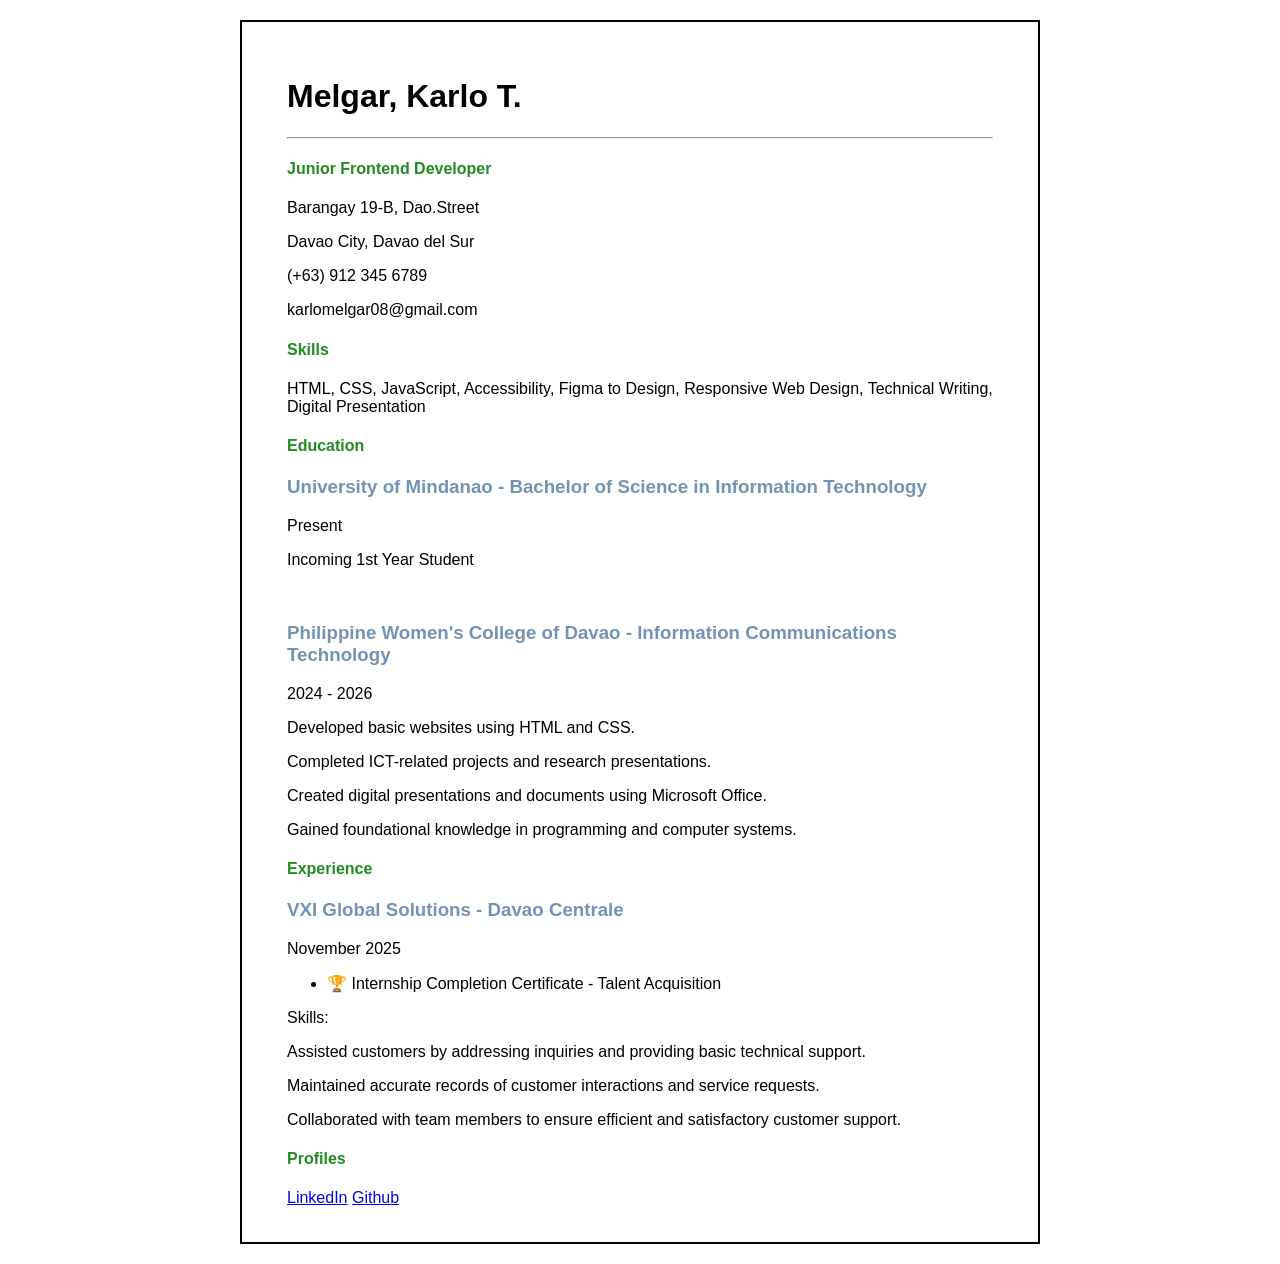
==== index.html @ 63bb51c8 "rename to index.html for vercel" ====
<!DOCTYPE html>
<html lang="en">
<head>
    <meta charset="UTF-8">
    <meta name="viewport" content="width=device-width, initial-scale=1.0">
    <meta name="description" content="Karl's CV as a Junior Developer.">
    <meta name="author" content="Karl">
    <link rel="icon" type="image/png" href="images/laptop.png">
    <title>Karl | Junior Developer</title>
</head>
<body>
    
    <h1>
        <b>Melgar, Karlo T.</b>
    </h1>
    <hr>
    <h4>Junior Frontend Developer</h4>

    
        <p>Barangay 19-B, Dao.Street</p>
        <p>Davao City, Davao del Sur</p>
        <p>(+63) 912 345 6789</p>
        <p>karlomelgar08@gmail.com</p>
    

    <h4>Skills</h4>
    <p>
        HTML, CSS, JavaScript, Accessibility, Figma to Design,
        Responsive Web Design, Technical Writing, Digital Presentation
    </p>

    <h4>Education</h4>
    <p>
        <h3 >University of Mindanao - Bachelor of Science in Information Technology</h3>
        <p>Present</p>
        <p>Incoming 1st Year Student</p><br>

        <h3>Philippine Women's College of Davao - Information Communications Technology</h3>
        <p>2024 - 2026</p>
        
            <p>Developed basic websites using HTML and CSS.</p>
            <p>Completed ICT-related projects and research presentations.</p>
            <p>Created digital presentations and documents using Microsoft Office.</p>
            <p>Gained foundational knowledge in programming and computer systems.</p>
        

    </p>

    <h4>Experience</h4>
    <p>
            <h3>VXI Global Solutions - Davao Centrale </h3>
            <p>November 2025</p>
            <ul>
                <li>🏆 Internship Completion Certificate - Talent Acquisition </li>
            </ul>
            <p>Skills:</p>

                <p>Assisted customers by addressing inquiries and providing basic technical support.</p>
                <p>Maintained accurate records of customer interactions and service requests.</p>
                <p>Collaborated with team members to ensure efficient and satisfactory customer support.</p>
    </p>

    <h4>Profiles</h4>
    <a target="_blank" href="https://www.linkedin.com/in/karlo-melgar-4a403133a/">LinkedIn</a>
    <a target="_blank" href="https://github.com/kqrlm">Github</a>


    <style>
        body {

        font-family: Arial, sans-serif;
        width: 800px;
        margin: 20px auto;
        padding: 35px 45px;
        border: 2px solid #000;
        box-sizing: border-box;

        }

        h4 {
            
            color: #228B22;
        }

        h3 {
            color: #7393B3;
        }


    </style>
      
</body>
</html>
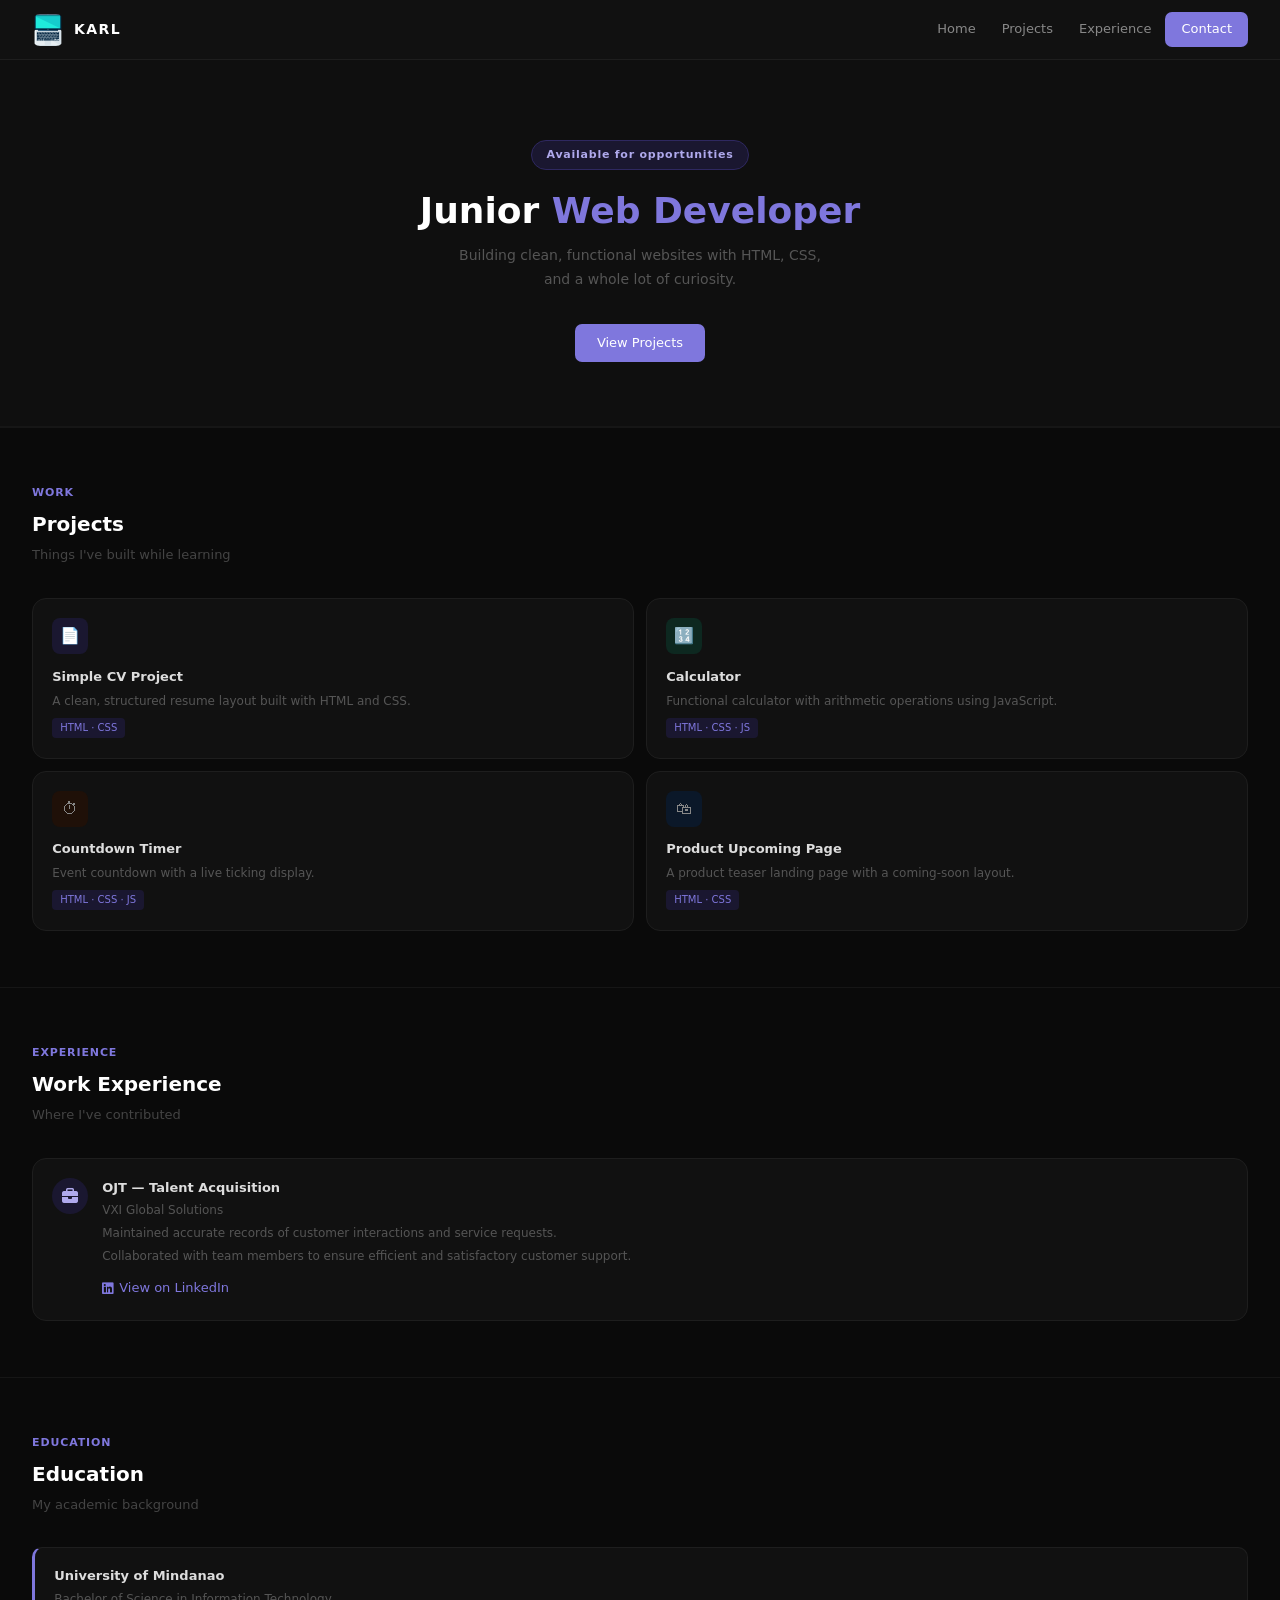
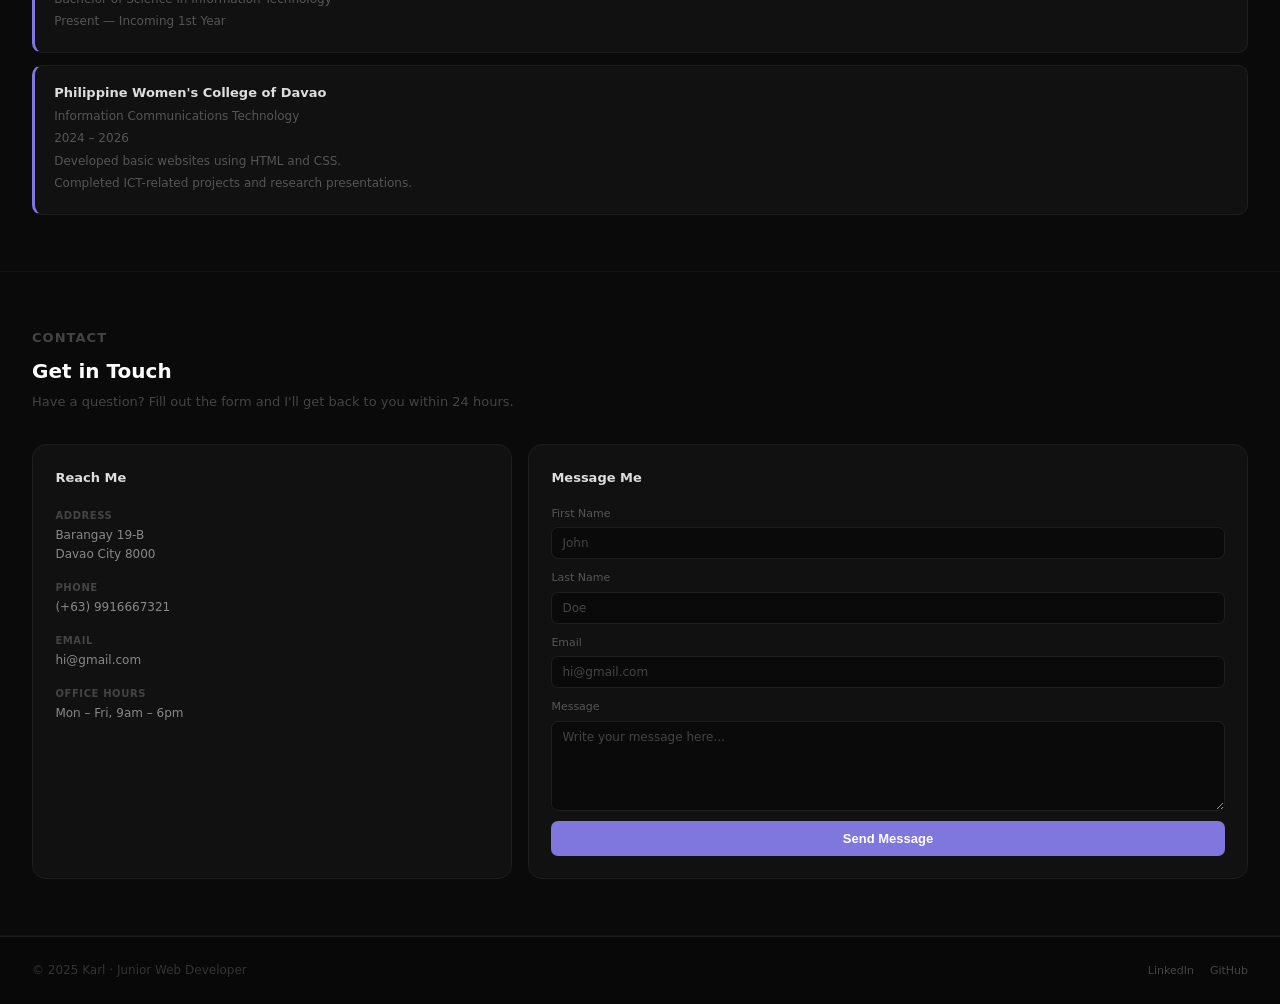
==== commit 83cd2163: "added script js file" ====
--- a/index.html
+++ b/index.html
@@ -3,91 +3,197 @@
 <head>
     <meta charset="UTF-8">
     <meta name="viewport" content="width=device-width, initial-scale=1.0">
-    <meta name="description" content="Karl's CV as a Junior Developer.">
+    <meta name="description" content="Karl's simple website as a Junior Developer.">
     <meta name="author" content="Karl">
-    <link rel="icon" type="image/png" href="images/laptop.png">
-    <title>Karl | Junior Developer</title>
+    <title>Karl's Website</title>
+    <link rel="stylesheet" href="styles.css">
+    <link rel="stylesheet" href="https://cdnjs.cloudflare.com/ajax/libs/font-awesome/6.5.0/css/all.min.css" crossorigin="anonymous" referrerpolicy="no-referrer" />
 </head>
 <body>
-    
-    <h1>
-        <b>Melgar, Karlo T.</b>
-    </h1>
-    <hr>
-    <h4>Junior Frontend Developer</h4>
+ 
+    <header>
+        <nav class="navbar">
+            <div class="nav-brand">
+                <a href="#">
+                    <img src="images/laptop.png" width="50" alt="Logo" class="brand-logo">
+                    <span class="brand-name">KARL</span>
+                </a>
+            </div>
+ 
+            <button class="hamburger" id="hamburger" aria-label="Toggle menu">
+                <span></span>
+                <span></span>
+                <span></span>
+            </button>
+ 
+            <ul id="nav-links">
+                <li><a href="#home">Home</a></li>
+                <li><a href="#projects">Projects</a></li>
+                <li><a href="#experience">Experience</a></li>
+                <li><a href="#contact">Contact</a></li>
+            </ul>
+        </nav>
+ 
+        <section class="home" id="home">
+            <div class="hero-badge">Available for opportunities</div>
+            <h1 class="hero-title">Junior <span style="color:#7F77DD">Web Developer</span></h1>
+            <p class="hero-sub">Building clean, functional websites with HTML, CSS, and a whole lot of curiosity.</p>
+            <div class="hero-btns">
+                <a href="#projects" class="btn btn-primary">View Projects</a>
+            </div>
+        </section>
+    </header>
+ 
+    <main>
+ 
+        <!-- PROJECTS -->
+        <section class="projects" id="projects">
+            <p class="section-tag">Work</p>
+            <h3>Projects</h3>
+            <p class="section-sub">Things I've built while learning</p>
+ 
+            <div class="projects-grid">
+                <div class="proj-card">
+                    <div class="proj-icon icon-purple">📄</div>
+                    <h4>Simple CV Project</h4>
+                    <p>A clean, structured resume layout built with HTML and CSS.</p>
+                    <span class="proj-tag">HTML · CSS</span>
+                </div>
+                <div class="proj-card">
+                    <div class="proj-icon icon-teal">🔢</div>
+                    <h4>Calculator</h4>
+                    <p>Functional calculator with arithmetic operations using JavaScript.</p>
+                    <span class="proj-tag">HTML · CSS · JS</span>
+                </div>
+                <div class="proj-card">
+                    <div class="proj-icon icon-coral">⏱</div>
+                    <h4>Countdown Timer</h4>
+                    <p>Event countdown with a live ticking display.</p>
+                    <span class="proj-tag">HTML · CSS · JS</span>
+                </div>
+                <div class="proj-card">
+                    <div class="proj-icon icon-blue">🛍</div>
+                    <h4>Product Upcoming Page</h4>
+                    <p>A product teaser landing page with a coming-soon layout.</p>
+                    <span class="proj-tag">HTML · CSS</span>
+                </div>
+            </div>
+        </section>
+ 
+        <!-- WORK EXPERIENCE -->
+        <div class="work-experience" id="experience">
+            <p class="section-tag">Experience</p>
+            <h3>Work Experience</h3>
+            <p class="section-sub">Where I've contributed</p>
+ 
+            <div class="exp-card">
+                <div class="exp-avatar">
+                    <i class="fa-solid fa-briefcase"></i>
+                </div>
+                <div>
+                    <h4>OJT — Talent Acquisition</h4>
+                    <p class="exp-company">VXI Global Solutions</p>
+                    <p>Maintained accurate records of customer interactions and service requests.</p>
+                    <p>Collaborated with team members to ensure efficient and satisfactory customer support.</p>
+                    <a target="_blank" href="https://www.linkedin.com/in/karlo-melgar-4a403133a/">
+                        <i class="fa-brands fa-linkedin"></i> View on LinkedIn
+                    </a>
+                </div>
+            </div>
+        </div>
+ 
+        <!-- EDUCATION -->
+        <div class="education" id="education">
+            <p class="section-tag">Education</p>
+            <h3>Education</h3>
+            <p class="section-sub">My academic background</p>
+ 
+            <div class="edu-list">
+                <div class="edu-card">
+                    <h4>University of Mindanao</h4>
+                    <p class="edu-course">Bachelor of Science in Information Technology</p>
+                    <p class="edu-year">Present — Incoming 1st Year</p>
+                </div>
+                <div class="edu-card">
+                    <h4>Philippine Women's College of Davao</h4>
+                    <p class="edu-course">Information Communications Technology</p>
+                    <p class="edu-year">2024 – 2026</p>
+                    <p>Developed basic websites using HTML and CSS.</p>
+                    <p>Completed ICT-related projects and research presentations.</p>
+                </div>
+            </div>
+        </div>
+ 
+        <!-- CONTACT -->
+        <div class="contact-page" id="contact">
+            <div class="hero">
+                <p class="section-tag">Contact</p>
+                <h3>Get in Touch</h3>
+                <p>Have a question? Fill out the form and I'll get back to you within 24 hours.</p>
+            </div>
+ 
+            <div class="layouts">
+                <div class="info-card">
+                    <h2>Reach Me</h2>
+ 
+                    <div class="info-item">
+                        <div class="info-label">Address</div>
+                        <div class="info-value">Barangay 19-B<br>Davao City 8000</div>
+                    </div>
+                    <div class="info-item">
+                        <div class="info-label">Phone</div>
+                        <div class="info-value">(+63) 9916667321</div>
+                    </div>
+                    <div class="info-item">
+                        <div class="info-label">Email</div>
+                        <div class="info-value">hi@gmail.com</div>
+                    </div>
+                    <div class="info-item">
+                        <div class="info-label">Office Hours</div>
+                        <div class="info-value">Mon – Fri, 9am – 6pm</div>
+                    </div>
+                </div>
+ 
+                <div class="contact forms">
+                    <h3>Message Me</h3>
+ 
+                    <div class="form-rows">
+                        <div class="field">
+                            <label for="fname">First Name</label>
+                            <input type="text" id="fname" placeholder="John">
+                        </div>
+                        <div class="field">
+                            <label for="lname">Last Name</label>
+                            <input type="text" id="lname" placeholder="Doe">
+                        </div>
+                        <div class="email-ad">
+                            <label for="mail">Email</label>
+                            <input type="email" id="mail" placeholder="hi@gmail.com">
+                        </div>
+                        <div class="text-message">
+                            <label for="msg">Message</label>
+                            <textarea id="msg" placeholder="Write your message here..."></textarea>
+                        </div>
+                        <div>
+                            <button class="btn submit" onclick="submitForm()">Send Message</button>
+                            <div class="success" id="success" style="display:none;">Message sent!</div>
+                        </div>
+                    </div>
+                </div>
+            </div>
+        </div>
+ 
+    </main>
+ 
+    <footer>
+        <p>© 2025 Karl · Junior Web Developer</p>
+        <div class="footer-links">
+            <a href="https://www.linkedin.com/in/karlo-melgar-4a403133a/" target="_blank">LinkedIn</a>
+            <a href="https://github.com/kqrlm">GitHub</a>
+        </div>
+    </footer>
 
-    
-        <p>Barangay 19-B, Dao.Street</p>
-        <p>Davao City, Davao del Sur</p>
-        <p>(+63) 912 345 6789</p>
-        <p>karlomelgar08@gmail.com</p>
-    
+    <script src="script.js" defer></script>
 
-    <h4>Skills</h4>
-    <p>
-        HTML, CSS, JavaScript, Accessibility, Figma to Design,
-        Responsive Web Design, Technical Writing, Digital Presentation
-    </p>
-
-    <h4>Education</h4>
-    <p>
-        <h3 >University of Mindanao - Bachelor of Science in Information Technology</h3>
-        <p>Present</p>
-        <p>Incoming 1st Year Student</p><br>
-
-        <h3>Philippine Women's College of Davao - Information Communications Technology</h3>
-        <p>2024 - 2026</p>
-        
-            <p>Developed basic websites using HTML and CSS.</p>
-            <p>Completed ICT-related projects and research presentations.</p>
-            <p>Created digital presentations and documents using Microsoft Office.</p>
-            <p>Gained foundational knowledge in programming and computer systems.</p>
-        
-
-    </p>
-
-    <h4>Experience</h4>
-    <p>
-            <h3>VXI Global Solutions - Davao Centrale </h3>
-            <p>November 2025</p>
-            <ul>
-                <li>🏆 Internship Completion Certificate - Talent Acquisition </li>
-            </ul>
-            <p>Skills:</p>
-
-                <p>Assisted customers by addressing inquiries and providing basic technical support.</p>
-                <p>Maintained accurate records of customer interactions and service requests.</p>
-                <p>Collaborated with team members to ensure efficient and satisfactory customer support.</p>
-    </p>
-
-    <h4>Profiles</h4>
-    <a target="_blank" href="https://www.linkedin.com/in/karlo-melgar-4a403133a/">LinkedIn</a>
-    <a target="_blank" href="https://github.com/kqrlm">Github</a>
-
-
-    <style>
-        body {
-
-        font-family: Arial, sans-serif;
-        width: 800px;
-        margin: 20px auto;
-        padding: 35px 45px;
-        border: 2px solid #000;
-        box-sizing: border-box;
-
-        }
-
-        h4 {
-            
-            color: #228B22;
-        }
-
-        h3 {
-            color: #7393B3;
-        }
-
-
-    </style>
-      
 </body>
 </html>
--- a/styles.css
+++ b/styles.css
@@ -0,0 +1,651 @@
+/* --- Reset & Base --- */
+*, *::before, *::after {
+    box-sizing: border-box;
+    margin: 0;
+    padding: 0;
+}
+
+:root {
+    --purple:       #7F77DD;
+    --purple-dark:  #534AB7;
+    --purple-dim:   #1a1730;
+    --purple-border:#2e2860;
+    --purple-light: #AFA9EC;
+
+    --bg-base:      #0a0a0a;
+    --bg-card:      #111111;
+    --bg-section:   #0f0f0f;
+
+    --border:       #1e1e1e;
+    --border-hover: #3a3570;
+
+    --text-white:   #ffffff;
+    --text-bright:  #dddddd;
+    --text-muted:   #888888;
+    --text-dim:     #555555;
+    --text-faint:   #444444;
+
+    --teal-dim:     #0d2820;
+    --coral-dim:    #1f1008;
+    --blue-dim:     #0b1829;
+
+    --radius-sm:    7px;
+    --radius-md:    10px;
+    --radius-lg:    14px;
+}
+
+html {
+    scroll-behavior: smooth;
+}
+
+body {
+    font-family: 'Segoe UI', system-ui, sans-serif;
+    background-color: var(--bg-base);
+    color: var(--text-muted);
+    line-height: 1.6;
+}
+
+a {
+    text-decoration: none;
+    color: inherit;
+}
+
+/* ==============================
+   NAVBAR
+   ============================== */
+
+.navbar {
+    background-color: var(--bg-card);
+    border-bottom: 1px solid var(--border);
+    display: flex;
+    align-items: center;
+    justify-content: space-between;
+    padding: 0 2rem;
+    height: 60px;
+    position: sticky;
+    top: 0;
+    z-index: 1000;
+}
+
+.nav-brand a {
+    display: flex;
+    align-items: center;
+    gap: 10px;
+}
+
+.brand-logo {
+    width: 32px;
+    height: 32px;
+    border-radius: 8px;
+    object-fit: contain;
+}
+
+.brand-name {
+    font-size: 14px;
+    font-weight: 700;
+    letter-spacing: 0.1em;
+    color: var(--text-white);
+}
+
+.navbar ul {
+    display: flex;
+    align-items: center;
+    gap: 2px;
+    list-style: none;
+}
+
+.navbar ul li a {
+    color: var(--text-muted);
+    font-size: 13px;
+    padding: 6px 12px;
+    border-radius: var(--radius-sm);
+    transition: background 0.15s, color 0.15s;
+    display: block;
+}
+
+.navbar ul li a:hover {
+    color: var(--text-white);
+    background: rgba(255, 255, 255, 0.07);
+}
+
+.navbar ul li:last-child a {
+    background: var(--purple);
+    color: var(--text-white);
+    font-weight: 500;
+    padding: 7px 16px;
+}
+
+.navbar ul li:last-child a:hover {
+    background: var(--purple-dark);
+}
+
+/* Hamburger (mobile) */
+.hamburger {
+    display: none;
+    flex-direction: column;
+    gap: 5px;
+    cursor: pointer;
+    background: none;
+    border: none;
+    padding: 4px;
+}
+
+.hamburger span {
+    display: block;
+    width: 22px;
+    height: 2px;
+    background: var(--text-white);
+    border-radius: 2px;
+    transition: transform 0.3s, opacity 0.3s;
+}
+
+.hamburger.open span:nth-child(1) { transform: translateY(7px) rotate(45deg); }
+.hamburger.open span:nth-child(2) { opacity: 0; }
+.hamburger.open span:nth-child(3) { transform: translateY(-7px) rotate(-45deg); }
+
+/* ==============================
+   HERO SECTION
+   ============================== */
+
+header {
+    background-color: var(--bg-section);
+    border-bottom: 1px solid #161616;
+}
+
+.home {
+    padding: 5rem 2rem 4rem;
+    text-align: center;
+}
+
+.hero-badge {
+    display: inline-block;
+    background: var(--purple-dim);
+    color: var(--purple-light);
+    font-size: 11px;
+    font-weight: 600;
+    letter-spacing: 0.07em;
+    padding: 5px 14px;
+    border-radius: 20px;
+    border: 1px solid var(--purple-border);
+    margin-bottom: 1.2rem;
+}
+
+.hero-title {
+    font-size: 36px;
+    font-weight: 700;
+    color: var(--text-white);
+    line-height: 1.2;
+    margin-bottom: 0.75rem;
+}
+
+.home p.hero-sub {
+    font-size: 14px;
+    color: var(--text-dim);
+    max-width: 380px;
+    margin: 0 auto 2rem;
+    line-height: 1.7;
+}
+
+.hero-btns {
+    display: flex;
+    gap: 10px;
+    justify-content: center;
+}
+
+.btn {
+    display: inline-block;
+    font-size: 13px;
+    font-weight: 500;
+    padding: 9px 22px;
+    border-radius: var(--radius-sm);
+    cursor: pointer;
+    transition: background 0.15s;
+    border: none;
+}
+
+.btn-primary {
+    background: var(--purple);
+    color: var(--text-white);
+}
+
+.btn-primary:hover {
+    background: var(--purple-dark);
+}
+
+.btn-secondary {
+    background: transparent;
+    color: var(--text-muted);
+    border: 1px solid var(--border);
+}
+
+.btn-secondary:hover {
+    background: rgba(255,255,255,0.05);
+    color: var(--text-bright);
+}
+
+/* ==============================
+   SHARED SECTION STYLES
+   ============================== */
+
+section,
+.work-experience,
+.education,
+.contact-page {
+    padding: 3.5rem 2rem;
+    border-bottom: 1px solid #161616;
+}
+
+.section-tag {
+    font-size: 11px;
+    font-weight: 600;
+    letter-spacing: 0.08em;
+    color: var(--purple);
+    margin-bottom: 0.4rem;
+    text-transform: uppercase;
+}
+
+section h3,
+.work-experience h3,
+.education h3 {
+    font-size: 20px;
+    font-weight: 700;
+    color: var(--text-white);
+    margin-bottom: 0.3rem;
+}
+
+.section-sub {
+    font-size: 13px;
+    color: var(--text-faint);
+    margin-bottom: 2rem;
+}
+
+/* ==============================
+   PROJECTS GRID
+   ============================== */
+
+.projects-grid {
+    display: grid;
+    grid-template-columns: repeat(2, 1fr);
+    gap: 12px;
+}
+
+.proj-card {
+    background: var(--bg-card);
+    border: 1px solid var(--border);
+    border-radius: var(--radius-lg);
+    padding: 1.2rem;
+    transition: border-color 0.15s;
+}
+
+.proj-card:hover {
+    border-color: var(--border-hover);
+}
+
+.proj-icon {
+    width: 36px;
+    height: 36px;
+    border-radius: 8px;
+    display: flex;
+    align-items: center;
+    justify-content: center;
+    font-size: 16px;
+    margin-bottom: 0.8rem;
+}
+
+.icon-purple { background: var(--purple-dim); }
+.icon-teal   { background: var(--teal-dim); }
+.icon-coral  { background: var(--coral-dim); }
+.icon-blue   { background: var(--blue-dim); }
+
+.proj-card h4 {
+    font-size: 13px;
+    font-weight: 600;
+    color: var(--text-bright);
+    margin-bottom: 4px;
+}
+
+.proj-card p {
+    font-size: 12px;
+    color: var(--text-dim);
+    line-height: 1.5;
+}
+
+.proj-tag {
+    display: inline-block;
+    font-size: 10px;
+    color: var(--purple);
+    background: var(--purple-dim);
+    padding: 2px 8px;
+    border-radius: 4px;
+    margin-top: 8px;
+}
+
+/* ==============================
+   WORK EXPERIENCE
+   ============================== */
+
+.exp-card {
+    background: var(--bg-card);
+    border: 1px solid var(--border);
+    border-radius: var(--radius-lg);
+    padding: 1.2rem;
+    display: flex;
+    gap: 14px;
+    align-items: flex-start;
+}
+
+.exp-avatar {
+    width: 36px;
+    height: 36px;
+    min-width: 36px;
+    border-radius: 50%;
+    background: var(--purple-dim);
+    display: flex;
+    align-items: center;
+    justify-content: center;
+    font-size: 16px;
+    color: var(--purple-light);
+}
+
+.exp-card h4 {
+    font-size: 13px;
+    font-weight: 600;
+    color: var(--text-bright);
+    margin-bottom: 2px;
+}
+
+.exp-company {
+    font-size: 11px;
+    color: var(--purple);
+    margin-bottom: 8px;
+}
+
+.exp-card p {
+    font-size: 12px;
+    color: var(--text-dim);
+    line-height: 1.6;
+    margin-bottom: 4px;
+}
+
+.exp-card a {
+    display: inline-flex;
+    align-items: center;
+    gap: 6px;
+    font-size: 13px;
+    color: var(--purple);
+    margin-top: 8px;
+    transition: color 0.15s;
+}
+
+.exp-card a:hover {
+    color: var(--purple-light);
+}
+
+/* ==============================
+   EDUCATION
+   ============================== */
+
+.edu-list {
+    display: flex;
+    flex-direction: column;
+    gap: 12px;
+}
+
+.edu-card {
+    background: var(--bg-card);
+    border: 1px solid var(--border);
+    border-left: 3px solid var(--purple);
+    border-radius: var(--radius-md);
+    padding: 1.1rem 1.2rem;
+}
+
+.edu-card h4 {
+    font-size: 13px;
+    font-weight: 600;
+    color: var(--text-bright);
+    margin-bottom: 3px;
+}
+
+.edu-course {
+    font-size: 11px;
+    color: var(--purple);
+    margin-bottom: 5px;
+}
+
+.edu-year {
+    font-size: 11px;
+    color: var(--text-faint);
+    margin-bottom: 8px;
+}
+
+.edu-card p {
+    font-size: 12px;
+    color: var(--text-dim);
+    line-height: 1.6;
+    margin-bottom: 3px;
+}
+
+/* ==============================
+   CONTACT SECTION
+   ============================== */
+
+.contact-page .hero {
+    margin-bottom: 2rem;
+}
+
+.contact-page .hero h3 {
+    font-size: 20px;
+    font-weight: 700;
+    color: var(--text-white);
+    margin-bottom: 0.3rem;
+}
+
+.contact-page .hero p {
+    font-size: 13px;
+    color: var(--text-faint);
+}
+
+.layouts {
+    display: grid;
+    grid-template-columns: 1fr 1.5fr;
+    gap: 16px;
+}
+
+.info-card {
+    background: var(--bg-card);
+    border: 1px solid var(--border);
+    border-radius: var(--radius-lg);
+    padding: 1.4rem;
+}
+
+.info-card h2 {
+    font-size: 13px;
+    font-weight: 700;
+    color: var(--text-bright);
+    margin-bottom: 1.2rem;
+}
+
+.info-item {
+    margin-bottom: 1rem;
+}
+
+.info-label {
+    font-size: 10px;
+    font-weight: 600;
+    color: var(--text-faint);
+    letter-spacing: 0.06em;
+    text-transform: uppercase;
+    margin-bottom: 2px;
+}
+
+.info-value {
+    font-size: 12px;
+    color: var(--text-muted);
+    line-height: 1.6;
+}
+
+.contact.forms {
+    background: var(--bg-card);
+    border: 1px solid var(--border);
+    border-radius: var(--radius-lg);
+    padding: 1.4rem;
+}
+
+.contact.forms h3 {
+    font-size: 13px;
+    font-weight: 700;
+    color: var(--text-bright);
+    margin-bottom: 1rem;
+}
+
+.form-rows {
+    display: flex;
+    flex-direction: column;
+    gap: 10px;
+}
+
+.field,
+.email-ad,
+.text-message {
+    display: flex;
+    flex-direction: column;
+    gap: 5px;
+}
+
+.form-rows label {
+    font-size: 11px;
+    color: var(--text-dim);
+    font-weight: 500;
+}
+
+.form-rows input,
+.form-rows textarea {
+    background: var(--bg-base);
+    border: 1px solid var(--border);
+    border-radius: var(--radius-sm);
+    padding: 8px 10px;
+    font-size: 12px;
+    color: var(--text-bright);
+    font-family: inherit;
+    width: 100%;
+    transition: border-color 0.15s;
+}
+
+.form-rows input:focus,
+.form-rows textarea:focus {
+    outline: none;
+    border-color: var(--purple);
+}
+
+.form-rows input::placeholder,
+.form-rows textarea::placeholder {
+    color: var(--text-faint);
+}
+
+.form-rows textarea {
+    height: 90px;
+    resize: vertical;
+}
+
+.btn.submit,
+button.btn {
+    background: var(--purple);
+    color: var(--text-white);
+    font-size: 13px;
+    font-weight: 600;
+    padding: 10px;
+    border-radius: var(--radius-sm);
+    border: none;
+    cursor: pointer;
+    width: 100%;
+    transition: background 0.15s;
+}
+
+.btn.submit:hover,
+button.btn:hover {
+    background: var(--purple-dark);
+}
+
+.success {
+    font-size: 12px;
+    color: #5DCAA5;
+    margin-top: 8px;
+    text-align: center;
+}
+
+/* ==============================
+   FOOTER
+   ============================== */
+
+footer {
+    background: #080808;
+    padding: 1.5rem 2rem;
+    display: flex;
+    align-items: center;
+    justify-content: space-between;
+    border-top: 1px solid var(--border);
+}
+
+footer p {
+    font-size: 12px;
+    color: #333;
+}
+
+.footer-links {
+    display: flex;
+    gap: 16px;
+}
+
+.footer-links a {
+    font-size: 11px;
+    color: #444;
+    transition: color 0.15s;
+}
+
+.footer-links a:hover {
+    color: var(--purple);
+}
+
+/* ==============================
+   RESPONSIVE (Mobile)
+   ============================== */
+
+@media (max-width: 768px) {
+    .hamburger { display: flex; }
+
+    .navbar ul {
+        display: none;
+        flex-direction: column;
+        align-items: flex-start;
+        position: absolute;
+        top: 60px;
+        left: 0;
+        right: 0;
+        background: var(--bg-card);
+        padding: 1rem 2rem;
+        border-top: 1px solid var(--border);
+        z-index: 999;
+    }
+
+    .navbar ul.open { display: flex; }
+
+    .navbar ul li a { width: 100%; padding: 10px 12px; }
+    .navbar ul li:last-child a { margin-top: 8px; text-align: center; }
+
+    .home { padding: 3.5rem 1.5rem 3rem; }
+    .hero-title { font-size: 26px; }
+
+    .projects-grid { grid-template-columns: 1fr; }
+
+    .layouts { grid-template-columns: 1fr; }
+
+    section, .work-experience, .education, .contact-page {
+        padding: 2.5rem 1.5rem;
+    }
+
+    footer {
+        flex-direction: column;
+        gap: 10px;
+        text-align: center;
+    }
+}
